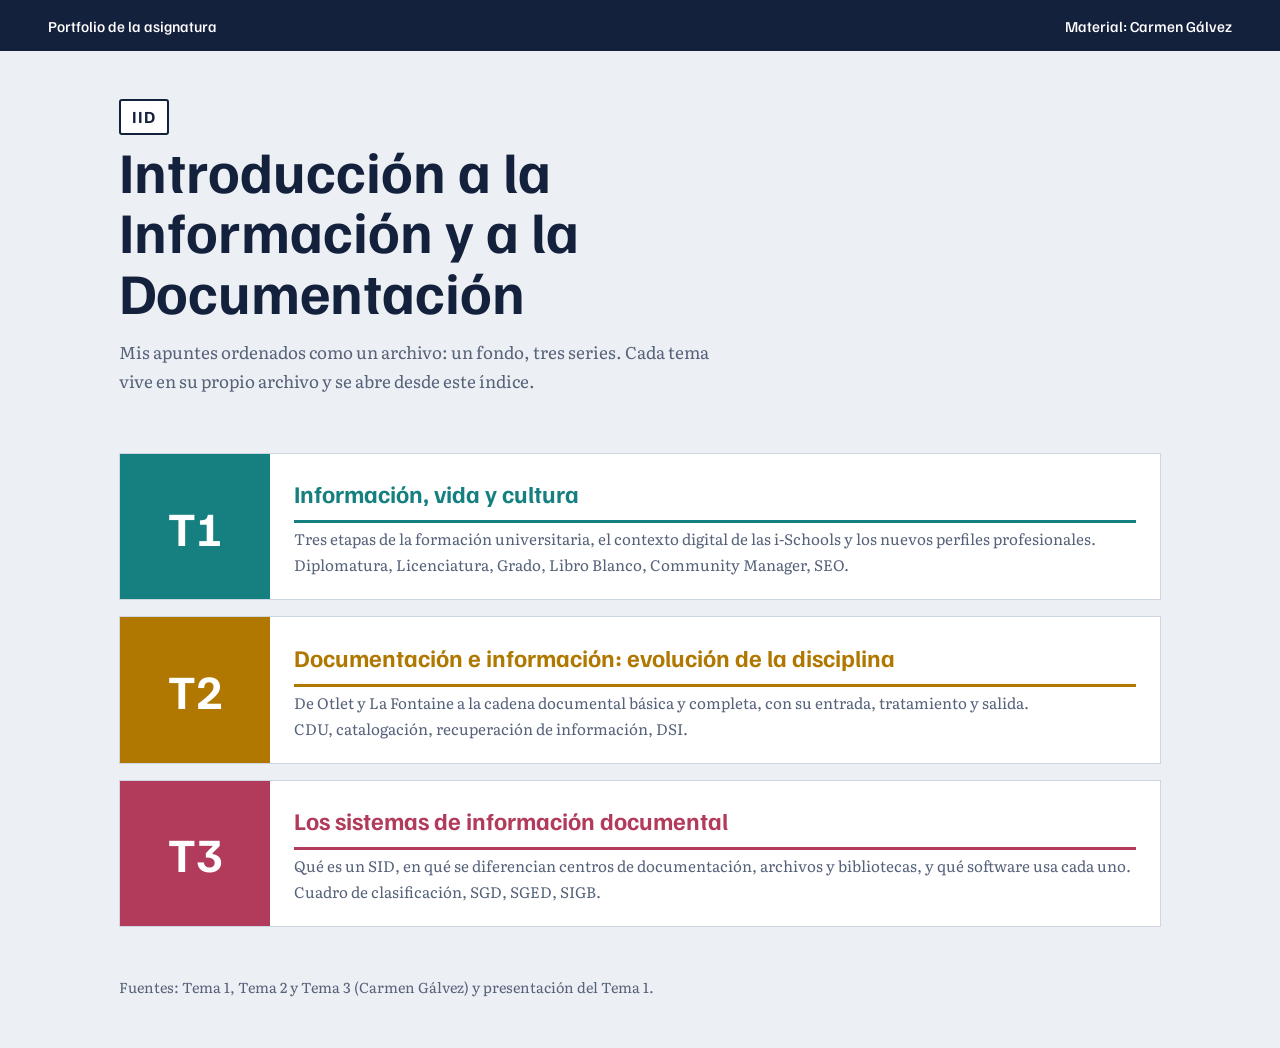
==== index.html @ 0279cf3b "creacion pagina" ====
<!doctype html><html lang="es"><head><meta charset="utf-8"><meta name="viewport" content="width=device-width,initial-scale=1"><link rel="preconnect" href="https://fonts.googleapis.com"><link href="https://fonts.googleapis.com/css2?family=Familjen+Grotesk:wght@500;700&family=Literata:ital,wght@0,400;0,600;1,400&display=swap" rel="stylesheet"><link rel="stylesheet" href="estilos.css"><title>Portfolio · Introducción a la Información y a la Documentación</title></head><body>
<div class="top"><span>Portfolio de la asignatura</span><span>Material: Carmen Gálvez</span></div>
<header class="hero"><span class="tejuelo">IID</span>
<h1>Introducción a la Información y a la Documentación</h1>
<p>Mis apuntes ordenados como un archivo: un fondo, tres series. Cada tema vive en su propio archivo y se abre desde este índice.</p></header>
<main class="cajon">
<a class="carpeta" href="tema1.html" style="--c:var(--t1)"><div class="lomo">T1</div><div><h2>Información, vida y cultura</h2><p>Tres etapas de la formación universitaria, el contexto digital de las i-Schools y los nuevos perfiles profesionales.</p><p>Diplomatura, Licenciatura, Grado, Libro Blanco, Community Manager, SEO.</p></div></a>
<a class="carpeta" href="tema2.html" style="--c:var(--t2)"><div class="lomo">T2</div><div><h2>Documentación e información: evolución de la disciplina</h2><p>De Otlet y La Fontaine a la cadena documental básica y completa, con su entrada, tratamiento y salida.</p><p>CDU, catalogación, recuperación de información, DSI.</p></div></a>
<a class="carpeta" href="tema3.html" style="--c:var(--t3)"><div class="lomo">T3</div><div><h2>Los sistemas de información documental</h2><p>Qué es un SID, en qué se diferencian centros de documentación, archivos y bibliotecas, y qué software usa cada uno.</p><p>Cuadro de clasificación, SGD, SGED, SIGB.</p></div></a>
</main>
<footer class="fuentes">Fuentes: Tema 1, Tema 2 y Tema 3 (Carmen Gálvez) y presentación del Tema 1.</footer>
</body></html>
---- estilos.css ----
:root{--paper:#ECEFF3;--ink:#14213D;--mute:#56627a;--line:#cdd5e0;--t1:#15807F;--t2:#B07800;--t3:#B23A5B;--c:var(--ink)}
*{box-sizing:border-box}
body{margin:0;background:var(--paper);color:var(--ink);font:17px/1.7 Literata,Georgia,serif}
h1,h2,h3,nav,th,.tejuelo,.sans{font-family:"Familjen Grotesk","Segoe UI",system-ui,sans-serif}
a{color:var(--c)}
:focus-visible{outline:3px solid var(--c);outline-offset:2px}
.top{background:var(--c);color:#fff;padding:1rem clamp(1rem,4vw,3rem);display:flex;justify-content:space-between;gap:1rem;flex-wrap:wrap;font:500 .95rem "Familjen Grotesk",sans-serif}
.top a{color:#fff}
.hero{max-width:1080px;margin:0 auto;padding:3rem 1.2rem 1.5rem}
.hero h1{font-size:clamp(2rem,6vw,3.6rem);line-height:1.05;margin:.3rem 0 1rem;max-width:16ch}
.hero p{max-width:60ch;color:var(--mute)}
.tejuelo{display:inline-block;background:#fff;border:2px solid var(--c);color:var(--c);padding:.1rem .7rem;font-weight:700;letter-spacing:.04em;border-radius:3px}
.cajon{max-width:1080px;margin:0 auto;padding:1rem 1.2rem 3rem;display:grid;gap:1rem}
.carpeta{display:grid;grid-template-columns:150px 1fr;background:#fff;border:1px solid var(--line);text-decoration:none;color:var(--ink);transition:transform .15s}
.carpeta:hover{transform:translateX(8px)}
.lomo{background:var(--c);color:#fff;display:grid;place-items:center;font:700 3rem "Familjen Grotesk",sans-serif}
.carpeta div+div,.carpeta>div:last-child{padding:1.2rem 1.5rem}
.carpeta h2{margin:0 0 .3rem;font-size:1.5rem;color:var(--c)}
.carpeta p{margin:.2rem 0;color:var(--mute);font-size:.95rem;line-height:1.5}
.fuentes{max-width:1080px;margin:0 auto;padding:0 1.2rem 3rem;color:var(--mute);font-size:.9rem}
.wrap{display:grid;grid-template-columns:230px minmax(0,1fr);gap:3rem;max-width:1080px;margin:0 auto;padding:2rem 1.2rem}
nav.cuadro{position:sticky;top:1rem;align-self:start;font-size:.92rem;font-weight:500}
nav.cuadro b{display:block;margin-bottom:.4rem}
nav ul{list-style:none;margin:0;padding:0 0 0 .9rem;border-left:3px solid var(--c)}
nav a{display:block;padding:.25rem 0;color:var(--ink);text-decoration:none}
nav a:hover{color:var(--c)}
article h1{font-size:clamp(1.8rem,4vw,2.6rem);line-height:1.1;margin:.4rem 0 1.5rem}
article section{margin-bottom:3rem}
h2{font-size:1.6rem;margin:0 0 1rem;padding-bottom:.4rem;border-bottom:3px solid var(--c)}
h3{font-size:1.1rem;margin:1.5rem 0 .3rem;color:var(--c)}
.nota{background:#fff;border-left:6px solid var(--c);padding:.8rem 1.1rem;margin:1rem 0}
.etapas{list-style:none;margin:1rem 0;padding:0 0 0 1.6rem;border-left:3px solid var(--c)}
.etapas li{position:relative;margin-bottom:1.4rem}
.etapas li::before{content:"";position:absolute;left:-2.15rem;top:.45rem;width:.9rem;height:.9rem;border-radius:50%;background:var(--c)}
.etapas b{font-family:"Familjen Grotesk",sans-serif}
.chips{display:flex;flex-wrap:wrap;gap:.4rem;padding:0;list-style:none}
.chips li{background:#fff;border:1px solid var(--line);padding:.15rem .7rem;border-radius:99px;font-size:.88rem}
table{border-collapse:collapse;width:100%;background:#fff;font-size:.93rem;line-height:1.5}
th,td{border:1px solid var(--line);padding:.55rem .7rem;text-align:left;vertical-align:top}
th{background:var(--c);color:#fff}
.tabla{overflow-x:auto}
.flow{display:grid;grid-template-columns:1fr 1fr 1fr;gap:2.2rem;margin:1.2rem 0}
.flow>div{background:#fff;border:2px solid var(--c);padding:.9rem 1rem;position:relative;font-size:.92rem;line-height:1.5}
.flow>div:not(:last-child)::after{content:"▶";position:absolute;right:-1.7rem;top:50%;transform:translateY(-50%);color:var(--c)}
.flow h3{margin:0 0 .4rem}
.flow ul{margin:0;padding-left:1.1rem}
.arbol div{background:#fff;border:1px solid var(--line);border-left:6px solid var(--c);padding:.4rem .8rem;margin:.3rem 0;font-family:"Familjen Grotesk",sans-serif}
.pie{display:flex;justify-content:space-between;max-width:1080px;margin:0 auto;padding:1rem 1.2rem 3rem;font:500 1rem "Familjen Grotesk",sans-serif}
@media(max-width:800px){.wrap{grid-template-columns:1fr;gap:1rem}nav.cuadro{position:static}.carpeta{grid-template-columns:80px 1fr}.lomo{font-size:2rem}.flow{grid-template-columns:1fr}.flow>div:not(:last-child)::after{content:"▼";right:50%;top:auto;bottom:-1.8rem;transform:translateX(50%)}}
@media(prefers-reduced-motion:reduce){.carpeta{transition:none}}
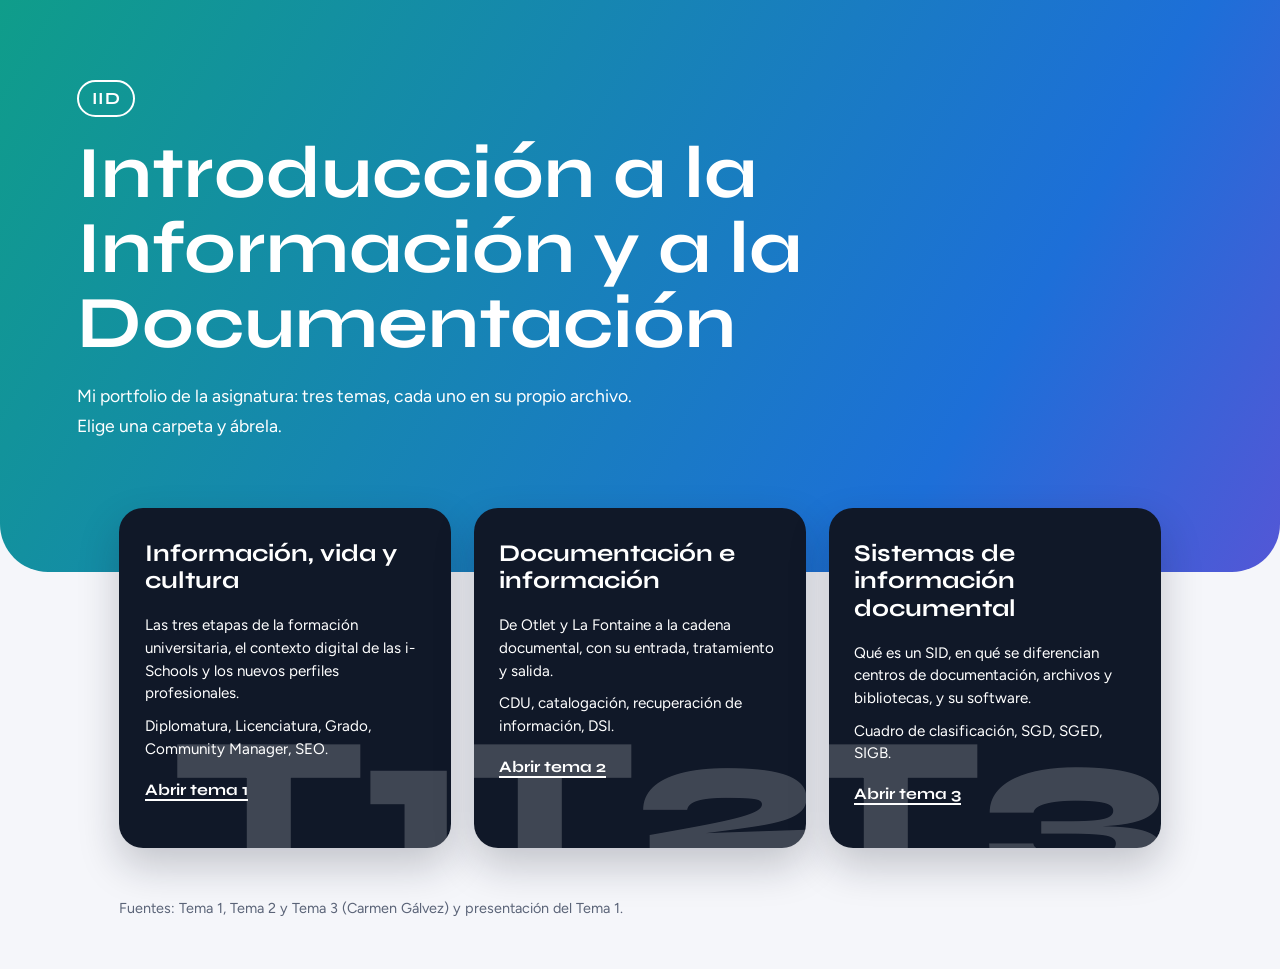
==== commit 78372108: "cambia" ====
--- a/index.html
+++ b/index.html
@@ -1,12 +1,10 @@
-<!doctype html><html lang="es"><head><meta charset="utf-8"><meta name="viewport" content="width=device-width,initial-scale=1"><link rel="preconnect" href="https://fonts.googleapis.com"><link href="https://fonts.googleapis.com/css2?family=Familjen+Grotesk:wght@500;700&family=Literata:ital,wght@0,400;0,600;1,400&display=swap" rel="stylesheet"><link rel="stylesheet" href="estilos.css"><title>Portfolio · Introducción a la Información y a la Documentación</title></head><body>
-<div class="top"><span>Portfolio de la asignatura</span><span>Material: Carmen Gálvez</span></div>
+<!doctype html><html lang="es"><head><meta charset="utf-8"><meta name="viewport" content="width=device-width,initial-scale=1"><link rel="preconnect" href="https://fonts.googleapis.com"><link href="https://fonts.googleapis.com/css2?family=Figtree:wght@400;500;600&family=Syne:wght@600;700;800&display=swap" rel="stylesheet"><link rel="stylesheet" href="estilos.css"><title>Portfolio · Introducción a la Información y a la Documentación</title></head><body>
 <header class="hero"><span class="tejuelo">IID</span>
 <h1>Introducción a la Información y a la Documentación</h1>
-<p>Mis apuntes ordenados como un archivo: un fondo, tres series. Cada tema vive en su propio archivo y se abre desde este índice.</p></header>
+<p>Mi portfolio de la asignatura: tres temas, cada uno en su propio archivo. Elige una carpeta y ábrela.</p></header>
 <main class="cajon">
-<a class="carpeta" href="tema1.html" style="--c:var(--t1)"><div class="lomo">T1</div><div><h2>Información, vida y cultura</h2><p>Tres etapas de la formación universitaria, el contexto digital de las i-Schools y los nuevos perfiles profesionales.</p><p>Diplomatura, Licenciatura, Grado, Libro Blanco, Community Manager, SEO.</p></div></a>
-<a class="carpeta" href="tema2.html" style="--c:var(--t2)"><div class="lomo">T2</div><div><h2>Documentación e información: evolución de la disciplina</h2><p>De Otlet y La Fontaine a la cadena documental básica y completa, con su entrada, tratamiento y salida.</p><p>CDU, catalogación, recuperación de información, DSI.</p></div></a>
-<a class="carpeta" href="tema3.html" style="--c:var(--t3)"><div class="lomo">T3</div><div><h2>Los sistemas de información documental</h2><p>Qué es un SID, en qué se diferencian centros de documentación, archivos y bibliotecas, y qué software usa cada uno.</p><p>Cuadro de clasificación, SGD, SGED, SIGB.</p></div></a>
+<a class="carpeta" href="tema1.html" style="--c:var(--t1);--c2:var(--u1)"><div class="lomo">T1</div><h2>Información, vida y cultura</h2><p>Las tres etapas de la formación universitaria, el contexto digital de las i-Schools y los nuevos perfiles profesionales.</p><p>Diplomatura, Licenciatura, Grado, Community Manager, SEO.</p><span class="ir">Abrir tema 1</span></a>
+<a class="carpeta" href="tema2.html" style="--c:var(--t2);--c2:var(--u2)"><div class="lomo">T2</div><h2>Documentación e información</h2><p>De Otlet y La Fontaine a la cadena documental, con su entrada, tratamiento y salida.</p><p>CDU, catalogación, recuperación de información, DSI.</p><span class="ir">Abrir tema 2</span></a>
+<a class="carpeta" href="tema3.html" style="--c:var(--t3);--c2:var(--u3)"><div class="lomo">T3</div><h2>Sistemas de información documental</h2><p>Qué es un SID, en qué se diferencian centros de documentación, archivos y bibliotecas, y su software.</p><p>Cuadro de clasificación, SGD, SGED, SIGB.</p><span class="ir">Abrir tema 3</span></a>
 </main>
-<footer class="fuentes">Fuentes: Tema 1, Tema 2 y Tema 3 (Carmen Gálvez) y presentación del Tema 1.</footer>
-</body></html>
+<footer class="fuentes">Fuentes: Tema 1, Tema 2 y Tema 3 (Carmen Gálvez) y presentación del Tema 1.</footer></body></html>
--- a/estilos.css
+++ b/estilos.css
@@ -1,50 +1,79 @@
-:root{--paper:#ECEFF3;--ink:#14213D;--mute:#56627a;--line:#cdd5e0;--t1:#15807F;--t2:#B07800;--t3:#B23A5B;--c:var(--ink)}
+:root{--bg:#F5F6FA;--ink:#101828;--mute:#5B6478;--line:#dfe3ec;--t1:#0F9D8A;--u1:#1D6FD8;--t2:#D97706;--u2:#DC2626;--t3:#C026D3;--u3:#4F46E5;--c:var(--ink);--c2:var(--ink);--g:linear-gradient(135deg,var(--c),var(--c2))}
 *{box-sizing:border-box}
-body{margin:0;background:var(--paper);color:var(--ink);font:17px/1.7 Literata,Georgia,serif}
-h1,h2,h3,nav,th,.tejuelo,.sans{font-family:"Familjen Grotesk","Segoe UI",system-ui,sans-serif}
+html{scroll-behavior:smooth;scroll-padding-top:5rem}
+body{margin:0;background:var(--bg);color:var(--ink);font:17px/1.75 Figtree,system-ui,sans-serif}
+h1,h2,h3,nav,.tejuelo,.lomo{font-family:Syne,"Segoe UI",system-ui,sans-serif}
 a{color:var(--c)}
 :focus-visible{outline:3px solid var(--c);outline-offset:2px}
-.top{background:var(--c);color:#fff;padding:1rem clamp(1rem,4vw,3rem);display:flex;justify-content:space-between;gap:1rem;flex-wrap:wrap;font:500 .95rem "Familjen Grotesk",sans-serif}
-.top a{color:#fff}
-.hero{max-width:1080px;margin:0 auto;padding:3rem 1.2rem 1.5rem}
-.hero h1{font-size:clamp(2rem,6vw,3.6rem);line-height:1.05;margin:.3rem 0 1rem;max-width:16ch}
-.hero p{max-width:60ch;color:var(--mute)}
-.tejuelo{display:inline-block;background:#fff;border:2px solid var(--c);color:var(--c);padding:.1rem .7rem;font-weight:700;letter-spacing:.04em;border-radius:3px}
-.cajon{max-width:1080px;margin:0 auto;padding:1rem 1.2rem 3rem;display:grid;gap:1rem}
-.carpeta{display:grid;grid-template-columns:150px 1fr;background:#fff;border:1px solid var(--line);text-decoration:none;color:var(--ink);transition:transform .15s}
-.carpeta:hover{transform:translateX(8px)}
-.lomo{background:var(--c);color:#fff;display:grid;place-items:center;font:700 3rem "Familjen Grotesk",sans-serif}
-.carpeta div+div,.carpeta>div:last-child{padding:1.2rem 1.5rem}
-.carpeta h2{margin:0 0 .3rem;font-size:1.5rem;color:var(--c)}
-.carpeta p{margin:.2rem 0;color:var(--mute);font-size:.95rem;line-height:1.5}
+.prog{position:fixed;top:0;left:0;height:4px;width:0;background:var(--g);z-index:50}
+.top{background:var(--ink);color:#fff;padding:.8rem clamp(1rem,4vw,3rem);display:flex;justify-content:space-between;font-weight:600;font-size:.95rem}
+.top a{color:#fff;text-decoration:none}
+.top a:hover{text-decoration:underline}
+.tejuelo{display:inline-block;border:2px solid currentColor;padding:.1rem .8rem;font-weight:700;border-radius:99px;letter-spacing:.03em}
+.portada{background:var(--g);color:#fff;position:relative;overflow:hidden;padding:4rem clamp(1rem,6vw,5rem) 6rem;border-radius:0 0 2.5rem 2.5rem}
+.portada .marca{position:absolute;right:3%;bottom:-3rem;font:800 clamp(9rem,28vw,20rem)/1 Syne,sans-serif;opacity:.16;animation:flota 7s ease-in-out infinite alternate;user-select:none}
+.portada::before{content:"";position:absolute;width:26rem;height:26rem;left:-8rem;top:-10rem;border-radius:50%;background:rgba(255,255,255,.14);animation:flota 9s ease-in-out infinite alternate-reverse}
+.portada>*{position:relative}
+.portada .tejuelo{animation:sube .7s both}
+.portada h1{font-size:clamp(2rem,6vw,4rem);line-height:1.05;max-width:17ch;margin:1.2rem 0 0;animation:sube .8s .15s both}
+.wrap{max-width:860px;margin:0 auto;padding:0 1.2rem 2rem}
+nav.cuadro{position:sticky;top:.8rem;z-index:40;margin:-2.3rem 0 2.5rem;background:rgba(255,255,255,.88);backdrop-filter:blur(10px);border:1px solid var(--line);border-radius:99px;padding:.4rem;box-shadow:0 10px 30px rgba(16,24,40,.14);display:flex;align-items:center;gap:.4rem;overflow-x:auto;animation:sube .8s .4s both}
+nav.cuadro b{background:var(--g);color:#fff;padding:.35rem 1rem;border-radius:99px;white-space:nowrap}
+nav ul{display:flex;gap:.2rem;list-style:none;margin:0;padding:0}
+nav a{display:block;padding:.35rem .9rem;border-radius:99px;white-space:nowrap;color:var(--ink);text-decoration:none;font-weight:600;font-size:.88rem;transition:background .25s,color .25s}
+nav a:hover{background:#eceff6}
+nav a.on{background:var(--ink);color:#fff}
+.rv{opacity:0;transform:translateY(28px);transition:opacity .7s,transform .7s}
+.rv.in{opacity:1;transform:none}
+article section{margin-bottom:3.5rem}
+h2{font-size:1.8rem;line-height:1.15;margin:0 0 1.2rem}
+h2::after{content:"";display:block;height:5px;width:0;background:var(--g);border-radius:5px;margin-top:.5rem;transition:width .9s .3s}
+.in h2::after{width:80px}
+h3{font-size:1.1rem;margin:1.6rem 0 .4rem;color:var(--c)}
+.nota{background:#fff;border:1px solid var(--line);border-radius:16px;padding:1rem 1.3rem 1rem 1.7rem;margin:1.2rem 0;position:relative;overflow:hidden;box-shadow:0 4px 18px rgba(16,24,40,.06)}
+.nota::before{content:"";position:absolute;left:0;top:0;bottom:0;width:7px;background:var(--g)}
+.etapas{list-style:none;margin:1.2rem 0;padding:0 0 0 1.8rem;border-left:3px solid transparent;border-image:linear-gradient(var(--c),var(--c2)) 1}
+.etapas li{position:relative;margin-bottom:1.4rem}
+.etapas li::before{content:"";position:absolute;left:-2.5rem;top:.5rem;width:1rem;height:1rem;border-radius:50%;background:var(--g);box-shadow:0 0 0 0 var(--c);animation:pulso 2.4s infinite}
+.etapas b{font-family:Syne,sans-serif}
+.chips{display:flex;flex-wrap:wrap;gap:.5rem;padding:0;list-style:none}
+.chips li{background:#fff;border:1px solid var(--line);padding:.2rem .85rem;border-radius:99px;font-size:.9rem;font-weight:500;transition:transform .2s,background .2s,color .2s}
+.chips li:hover{transform:translateY(-4px) rotate(-2deg);background:var(--c);color:#fff;border-color:var(--c)}
+.tabla{overflow-x:auto;border-radius:16px;border:1px solid var(--line);box-shadow:0 4px 18px rgba(16,24,40,.06);background:#fff}
+table{border-collapse:collapse;width:100%;font-size:.93rem;line-height:1.5}
+th,td{padding:.7rem .9rem;text-align:left;vertical-align:top;border-bottom:1px solid var(--line)}
+th{background:var(--g);color:#fff;font-family:Syne,sans-serif}
+tr:last-child td{border-bottom:0}
+tbody tr:hover td,tr:hover td{background:#f4f6fb}
+.flow{display:grid;grid-template-columns:repeat(3,1fr);gap:2.4rem;margin:1.4rem 0}
+.flow>div{background:#fff;border-radius:16px;padding:1rem 1.1rem;position:relative;font-size:.92rem;line-height:1.5;box-shadow:0 6px 22px rgba(16,24,40,.09);border-top:5px solid var(--c);transition:transform .25s}
+.flow>div:hover{transform:translateY(-6px)}
+.flow>div:not(:last-child)::after{content:"▶";position:absolute;right:-1.7rem;top:50%;color:var(--c);animation:empuja 1.4s ease-in-out infinite}
+.flow h3{margin:0 0 .4rem}.flow ul{margin:0;padding-left:1.1rem}
+.arbol div{background:#fff;border-radius:12px;padding:.5rem 1rem;margin:.4rem 0;font-family:Syne,sans-serif;font-weight:600;box-shadow:inset 6px 0 0 var(--c),0 3px 12px rgba(16,24,40,.06);transition:transform .2s}
+.arbol div:hover{transform:translateX(10px)}
+.pie{display:flex;justify-content:space-between;max-width:860px;margin:0 auto;padding:1rem 1.2rem 3rem;gap:1rem}
+.pie a{background:var(--g);color:#fff;text-decoration:none;padding:.6rem 1.3rem;border-radius:99px;font:700 1rem Syne,sans-serif;transition:transform .2s,box-shadow .2s}
+.pie a:hover{transform:translateY(-3px);box-shadow:0 10px 24px rgba(16,24,40,.25)}
+/* índice */
+.hero{background:linear-gradient(120deg,#0F9D8A,#1D6FD8,#C026D3,#DC2626,#0F9D8A);background-size:300% 300%;animation:mezcla 14s ease infinite;color:#fff;padding:5rem clamp(1rem,6vw,5rem) 7rem;border-radius:0 0 3rem 3rem}
+.hero h1{font-size:clamp(2.2rem,7vw,4.6rem);line-height:1.02;max-width:15ch;margin:1.2rem 0;animation:sube .9s .15s both}
+.hero p{max-width:52ch;font-size:1.1rem;animation:sube .9s .35s both}
+.hero .tejuelo{animation:sube .7s both}
+.cajon{max-width:1080px;margin:-4rem auto 0;padding:0 1.2rem 3rem;display:grid;grid-template-columns:repeat(auto-fit,minmax(270px,1fr));gap:1.4rem}
+.carpeta{display:block;position:relative;overflow:hidden;background:var(--g);color:#fff;text-decoration:none;border-radius:24px;padding:2rem 1.6rem 1.6rem;min-height:340px;box-shadow:0 18px 40px rgba(16,24,40,.22);transition:transform .35s,box-shadow .35s;animation:sube .8s both}
+.carpeta:nth-child(1){animation-delay:.5s}.carpeta:nth-child(2){animation-delay:.65s}.carpeta:nth-child(3){animation-delay:.8s}
+.carpeta:hover{transform:translateY(-12px) rotate(-1deg);box-shadow:0 30px 55px rgba(16,24,40,.32)}
+.lomo{position:absolute;right:-.5rem;bottom:-2.5rem;font-size:11rem;font-weight:800;line-height:1;opacity:.2;transition:transform .5s}
+.carpeta:hover .lomo{transform:scale(1.15) rotate(-6deg)}
+.carpeta h2{color:#fff;font-size:1.5rem;position:relative}.carpeta h2::after{display:none}
+.carpeta p{position:relative;font-size:.95rem;line-height:1.5;margin:.6rem 0}
+.carpeta .ir{position:relative;display:inline-block;margin-top:.6rem;font:700 1rem Syne,sans-serif;border-bottom:2px solid #fff}
 .fuentes{max-width:1080px;margin:0 auto;padding:0 1.2rem 3rem;color:var(--mute);font-size:.9rem}
-.wrap{display:grid;grid-template-columns:230px minmax(0,1fr);gap:3rem;max-width:1080px;margin:0 auto;padding:2rem 1.2rem}
-nav.cuadro{position:sticky;top:1rem;align-self:start;font-size:.92rem;font-weight:500}
-nav.cuadro b{display:block;margin-bottom:.4rem}
-nav ul{list-style:none;margin:0;padding:0 0 0 .9rem;border-left:3px solid var(--c)}
-nav a{display:block;padding:.25rem 0;color:var(--ink);text-decoration:none}
-nav a:hover{color:var(--c)}
-article h1{font-size:clamp(1.8rem,4vw,2.6rem);line-height:1.1;margin:.4rem 0 1.5rem}
-article section{margin-bottom:3rem}
-h2{font-size:1.6rem;margin:0 0 1rem;padding-bottom:.4rem;border-bottom:3px solid var(--c)}
-h3{font-size:1.1rem;margin:1.5rem 0 .3rem;color:var(--c)}
-.nota{background:#fff;border-left:6px solid var(--c);padding:.8rem 1.1rem;margin:1rem 0}
-.etapas{list-style:none;margin:1rem 0;padding:0 0 0 1.6rem;border-left:3px solid var(--c)}
-.etapas li{position:relative;margin-bottom:1.4rem}
-.etapas li::before{content:"";position:absolute;left:-2.15rem;top:.45rem;width:.9rem;height:.9rem;border-radius:50%;background:var(--c)}
-.etapas b{font-family:"Familjen Grotesk",sans-serif}
-.chips{display:flex;flex-wrap:wrap;gap:.4rem;padding:0;list-style:none}
-.chips li{background:#fff;border:1px solid var(--line);padding:.15rem .7rem;border-radius:99px;font-size:.88rem}
-table{border-collapse:collapse;width:100%;background:#fff;font-size:.93rem;line-height:1.5}
-th,td{border:1px solid var(--line);padding:.55rem .7rem;text-align:left;vertical-align:top}
-th{background:var(--c);color:#fff}
-.tabla{overflow-x:auto}
-.flow{display:grid;grid-template-columns:1fr 1fr 1fr;gap:2.2rem;margin:1.2rem 0}
-.flow>div{background:#fff;border:2px solid var(--c);padding:.9rem 1rem;position:relative;font-size:.92rem;line-height:1.5}
-.flow>div:not(:last-child)::after{content:"▶";position:absolute;right:-1.7rem;top:50%;transform:translateY(-50%);color:var(--c)}
-.flow h3{margin:0 0 .4rem}
-.flow ul{margin:0;padding-left:1.1rem}
-.arbol div{background:#fff;border:1px solid var(--line);border-left:6px solid var(--c);padding:.4rem .8rem;margin:.3rem 0;font-family:"Familjen Grotesk",sans-serif}
-.pie{display:flex;justify-content:space-between;max-width:1080px;margin:0 auto;padding:1rem 1.2rem 3rem;font:500 1rem "Familjen Grotesk",sans-serif}
-@media(max-width:800px){.wrap{grid-template-columns:1fr;gap:1rem}nav.cuadro{position:static}.carpeta{grid-template-columns:80px 1fr}.lomo{font-size:2rem}.flow{grid-template-columns:1fr}.flow>div:not(:last-child)::after{content:"▼";right:50%;top:auto;bottom:-1.8rem;transform:translateX(50%)}}
-@media(prefers-reduced-motion:reduce){.carpeta{transition:none}}
+@keyframes sube{from{opacity:0;transform:translateY(30px)}to{opacity:1;transform:none}}
+@keyframes flota{from{transform:translateY(0) rotate(0)}to{transform:translateY(-22px) rotate(4deg)}}
+@keyframes pulso{70%{box-shadow:0 0 0 12px transparent}100%{box-shadow:0 0 0 0 transparent}}
+@keyframes empuja{50%{transform:translateX(6px)}}
+@keyframes mezcla{50%{background-position:100% 50%}}
+@media(max-width:800px){.flow{grid-template-columns:1fr}.flow>div:not(:last-child)::after{content:"▼";right:50%;top:auto;bottom:-1.9rem}}
+@media(prefers-reduced-motion:reduce){*,*::before,*::after{animation:none!important;transition:none!important}.rv{opacity:1;transform:none}.in h2::after,h2::after{width:80px}}
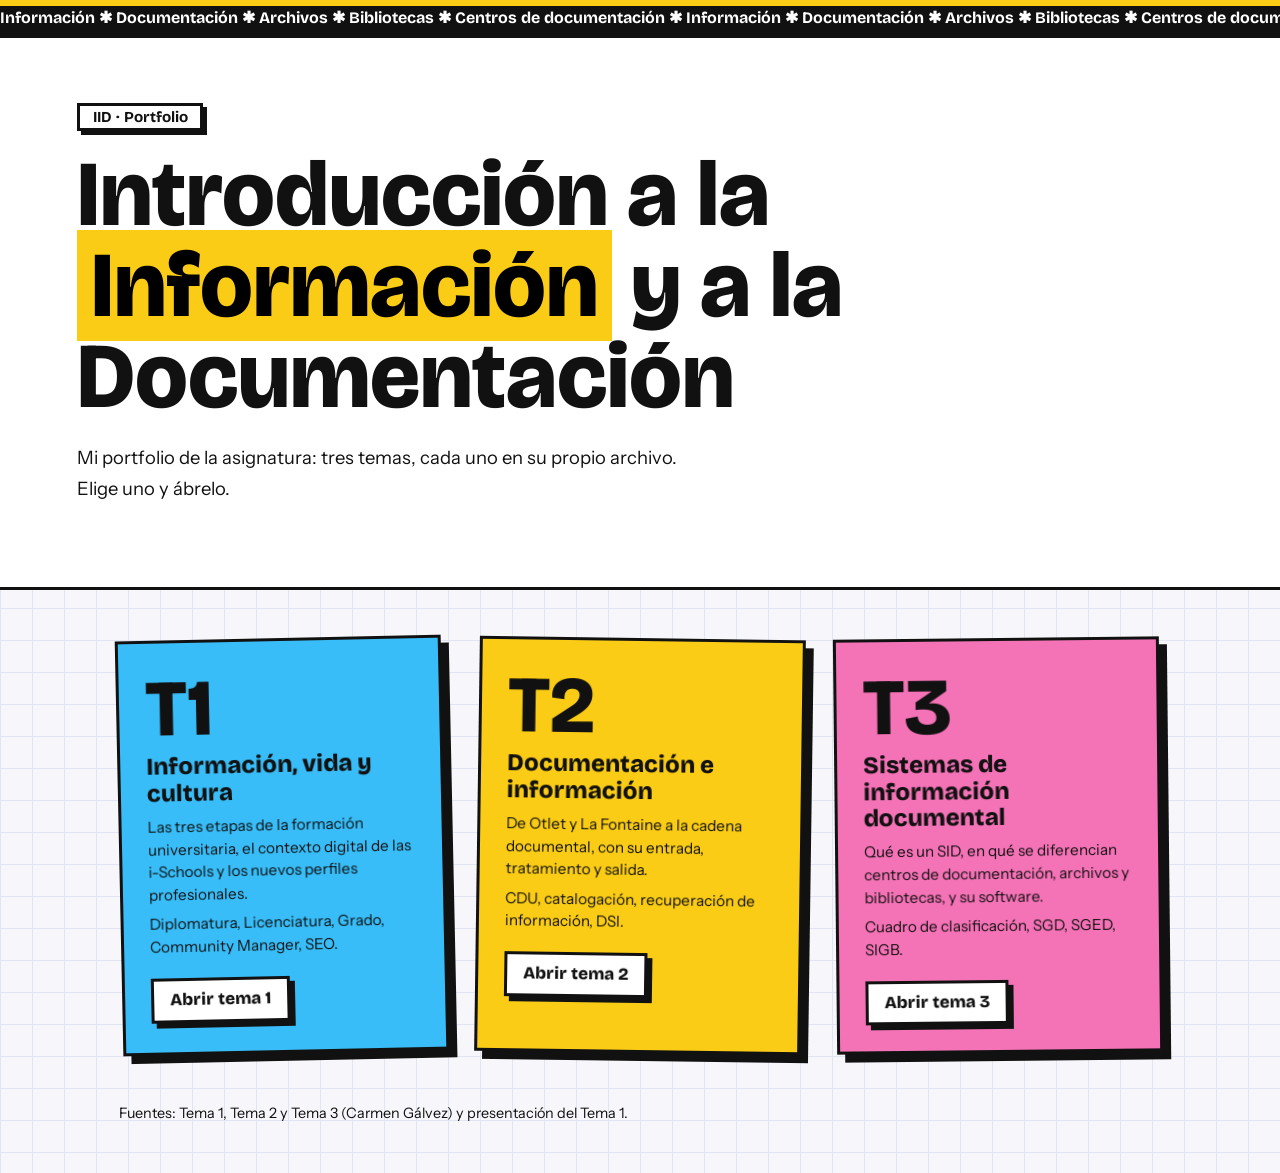
==== commit b53f0573: "cambia" ====
--- a/index.html
+++ b/index.html
@@ -1,10 +1,87 @@
-<!doctype html><html lang="es"><head><meta charset="utf-8"><meta name="viewport" content="width=device-width,initial-scale=1"><link rel="preconnect" href="https://fonts.googleapis.com"><link href="https://fonts.googleapis.com/css2?family=Figtree:wght@400;500;600&family=Syne:wght@600;700;800&display=swap" rel="stylesheet"><link rel="stylesheet" href="estilos.css"><title>Portfolio · Introducción a la Información y a la Documentación</title></head><body>
-<header class="hero"><span class="tejuelo">IID</span>
-<h1>Introducción a la Información y a la Documentación</h1>
-<p>Mi portfolio de la asignatura: tres temas, cada uno en su propio archivo. Elige una carpeta y ábrela.</p></header>
-<main class="cajon">
-<a class="carpeta" href="tema1.html" style="--c:var(--t1);--c2:var(--u1)"><div class="lomo">T1</div><h2>Información, vida y cultura</h2><p>Las tres etapas de la formación universitaria, el contexto digital de las i-Schools y los nuevos perfiles profesionales.</p><p>Diplomatura, Licenciatura, Grado, Community Manager, SEO.</p><span class="ir">Abrir tema 1</span></a>
-<a class="carpeta" href="tema2.html" style="--c:var(--t2);--c2:var(--u2)"><div class="lomo">T2</div><h2>Documentación e información</h2><p>De Otlet y La Fontaine a la cadena documental, con su entrada, tratamiento y salida.</p><p>CDU, catalogación, recuperación de información, DSI.</p><span class="ir">Abrir tema 2</span></a>
-<a class="carpeta" href="tema3.html" style="--c:var(--t3);--c2:var(--u3)"><div class="lomo">T3</div><h2>Sistemas de información documental</h2><p>Qué es un SID, en qué se diferencian centros de documentación, archivos y bibliotecas, y su software.</p><p>Cuadro de clasificación, SGD, SGED, SIGB.</p><span class="ir">Abrir tema 3</span></a>
-</main>
-<footer class="fuentes">Fuentes: Tema 1, Tema 2 y Tema 3 (Carmen Gálvez) y presentación del Tema 1.</footer></body></html>
+<!doctype html><html lang="es"><head><meta charset="utf-8"><meta name="viewport" content="width=device-width,initial-scale=1"><link rel="preconnect" href="https://fonts.googleapis.com"><link href="https://fonts.googleapis.com/css2?family=Bricolage+Grotesque:wght@700;800&family=Instrument+Sans:wght@400;500;600&display=swap" rel="stylesheet"><style>
+:root{--ink:#111;--c:#38BDF8;--soft:color-mix(in srgb,var(--c) 22%,#fff)}
+*{box-sizing:border-box}
+html{scroll-behavior:smooth;scroll-padding-top:1rem}
+body{margin:0;color:var(--ink);font:17px/1.7 "Instrument Sans",system-ui,sans-serif;background-color:#F7F7FB;background-image:linear-gradient(#e1e5f2 1px,transparent 1px),linear-gradient(90deg,#e1e5f2 1px,transparent 1px);background-size:32px 32px}
+h1,h2,h3,.sticker,.btn,.indice a,.cab{font-family:"Bricolage Grotesque","Arial Black",system-ui,sans-serif}
+a{color:inherit}
+:focus-visible{outline:4px solid var(--ink);outline-offset:3px}
+.cab{display:flex;justify-content:space-between;padding:.8rem clamp(1rem,4vw,3rem);background:#fff;border-bottom:3px solid var(--ink);font-weight:700}
+.cab a{text-decoration:none}.cab a:hover{background:var(--c)}
+.marquee{overflow:hidden;background:var(--ink);color:#fff;border-bottom:3px solid var(--ink);white-space:nowrap}
+.marquee div{display:inline-block;padding:.5rem 0;font:700 1rem "Bricolage Grotesque",sans-serif;animation:corre 28s linear infinite}
+.marquee:hover div{animation-play-state:paused}
+.portada{background:var(--c);border-bottom:3px solid var(--ink);padding:3.5rem clamp(1rem,6vw,5rem) 4rem;position:relative;overflow:hidden}
+.portada h1{font-size:clamp(2.4rem,8vw,5.5rem);line-height:.98;font-weight:800;margin:0;max-width:14ch;animation:pop .6s cubic-bezier(.2,1.4,.4,1) both}
+.sticker{position:absolute;right:clamp(1rem,6vw,5rem);top:2rem;width:7.5rem;height:7.5rem;border-radius:50%;background:#fff;border:3px solid var(--ink);box-shadow:6px 6px 0 var(--ink);display:grid;place-items:center;font-size:2.6rem;font-weight:800;animation:wiggle 3s ease-in-out infinite}
+.tag{display:inline-block;background:#fff;border:3px solid var(--ink);box-shadow:4px 4px 0 var(--ink);padding:.1rem .8rem;font:700 .95rem "Bricolage Grotesque",sans-serif;margin-bottom:1.2rem}
+main{max-width:860px;margin:0 auto;padding:2.5rem 1.2rem 1rem}
+.indice{margin-bottom:3.5rem}
+.indice h2{margin-top:0}
+.indice nav{display:grid;grid-template-columns:repeat(auto-fit,minmax(230px,1fr));gap:1rem}
+.indice a{display:flex;justify-content:space-between;gap:1rem;background:#fff;border:3px solid var(--ink);padding:.75rem 1rem;font-weight:700;text-decoration:none;box-shadow:5px 5px 0 var(--ink);transition:transform .15s,box-shadow .15s,background .15s}
+.indice a:hover{background:var(--c);transform:translate(-3px,-3px);box-shadow:8px 8px 0 var(--ink)}
+.indice a:active{transform:translate(4px,4px);box-shadow:1px 1px 0 var(--ink)}
+.indice a span{display:inline-block;transition:transform .2s}.indice a:hover span{transform:translateY(4px)}
+article section{margin-bottom:3.5rem;scroll-margin-top:1rem}
+h2{font-size:clamp(1.6rem,4vw,2.2rem);line-height:1.1;font-weight:800;margin:0 0 1.2rem}
+h2 b,h2{background:linear-gradient(transparent 60%,var(--c) 60%);display:inline;padding:0 .2em;margin-left:-.2em;-webkit-box-decoration-break:clone;box-decoration-break:clone}
+article h2{display:inline}article h2+*{margin-top:1.2rem}
+section>h2{display:inline-block}
+h3{font-size:1.15rem;font-weight:800;margin:1.6rem 0 .4rem}
+.nota{background:var(--soft);border:3px solid var(--ink);box-shadow:6px 6px 0 var(--ink);padding:1rem 1.3rem;margin:1.5rem 0 1.5rem}
+.etapas{list-style:none;padding:0;margin:1.5rem 0;display:grid;gap:1rem}
+.etapas li{background:#fff;border:3px solid var(--ink);box-shadow:6px 6px 0 var(--ink);padding:.9rem 1.2rem .9rem 3.2rem;position:relative;transition:transform .15s}
+.etapas li:hover{transform:translate(-3px,-3px) rotate(-.4deg)}
+.etapas li::before{content:"✱";position:absolute;left:.8rem;top:.6rem;font-size:1.6rem;color:var(--ink);background:var(--c);width:1.8rem;height:1.8rem;line-height:1.8rem;text-align:center;border:2px solid var(--ink);animation:gira 6s linear infinite}
+.etapas b{font-family:"Bricolage Grotesque",sans-serif}
+.chips{display:flex;flex-wrap:wrap;gap:.6rem;padding:0;list-style:none}
+.chips li{background:#fff;border:2px solid var(--ink);padding:.1rem .8rem;font-weight:600;font-size:.92rem;box-shadow:3px 3px 0 var(--ink);transition:transform .15s,background .15s}
+.chips li:hover{background:var(--c);transform:translate(-2px,-2px) rotate(-2deg)}
+.tabla{overflow-x:auto;border:3px solid var(--ink);box-shadow:6px 6px 0 var(--ink);background:#fff;margin:1.2rem 0}
+table{border-collapse:collapse;width:100%;font-size:.93rem;line-height:1.5}
+th,td{padding:.65rem .85rem;text-align:left;vertical-align:top;border:2px solid var(--ink)}
+th{background:var(--c);font-family:"Bricolage Grotesque",sans-serif;font-weight:800}
+tr:hover td{background:var(--soft)}
+.flow{display:grid;grid-template-columns:repeat(3,1fr);gap:2.6rem;margin:1.6rem 0}
+.flow>div{background:#fff;border:3px solid var(--ink);box-shadow:6px 6px 0 var(--ink);padding:.9rem 1rem;position:relative;font-size:.92rem;line-height:1.5}
+.flow>div:not(:last-child)::after{content:"➜";position:absolute;right:-2.1rem;top:50%;font-size:1.6rem;font-weight:800;animation:empuja 1s ease-in-out infinite}
+.flow h3{margin:-.9rem -1rem .6rem;padding:.4rem 1rem;background:var(--c);border-bottom:3px solid var(--ink)}
+.flow ul{margin:0;padding-left:1.1rem}
+.arbol div{background:#fff;border:3px solid var(--ink);box-shadow:4px 4px 0 var(--ink);padding:.4rem 1rem;margin:.7rem 0;font:700 1rem "Bricolage Grotesque",sans-serif;width:fit-content;transition:transform .15s}
+.arbol div:hover{background:var(--c);transform:translateX(8px)}
+.pie{display:flex;justify-content:space-between;gap:1rem;max-width:860px;margin:0 auto;padding:1rem 1.2rem 5rem}
+.btn{background:var(--c);border:3px solid var(--ink);box-shadow:5px 5px 0 var(--ink);padding:.6rem 1.3rem;font-weight:800;text-decoration:none;transition:transform .15s,box-shadow .15s}
+.btn:hover{transform:translate(-3px,-3px);box-shadow:8px 8px 0 var(--ink)}
+.btn:active{transform:translate(4px,4px);box-shadow:1px 1px 0 var(--ink)}
+.subir{position:fixed;right:1rem;bottom:1rem;z-index:20;background:#fff}
+.hero{background:#fff;border-bottom:3px solid var(--ink);padding:4rem clamp(1rem,6vw,5rem) 4rem}
+.hero h1{font-size:clamp(2.4rem,8vw,5.8rem);line-height:.98;font-weight:800;max-width:14ch;margin:0 0 1.2rem;animation:pop .6s cubic-bezier(.2,1.4,.4,1) both}
+.hero p{max-width:50ch;font-size:1.15rem}
+.hero mark{background:#FACC15;padding:0 .15em}
+.cajon{max-width:1080px;margin:0 auto;padding:3rem 1.2rem;display:grid;grid-template-columns:repeat(auto-fit,minmax(270px,1fr));gap:2rem}
+.carpeta{display:block;background:var(--c);border:3px solid var(--ink);box-shadow:8px 8px 0 var(--ink);padding:1.6rem;text-decoration:none;position:relative;min-height:300px;transition:transform .2s,box-shadow .2s;animation:pop .6s cubic-bezier(.2,1.4,.4,1) both}
+.carpeta:nth-child(1){transform:rotate(-1.2deg);animation-delay:.2s}.carpeta:nth-child(2){transform:rotate(.8deg);animation-delay:.35s}.carpeta:nth-child(3){transform:rotate(-.6deg);animation-delay:.5s}
+.carpeta:hover{transform:translate(-6px,-6px) rotate(0);box-shadow:14px 14px 0 var(--ink)}
+.carpeta .n{font:800 5rem/1 "Bricolage Grotesque",sans-serif;display:block}
+.carpeta h2{background:none;display:block;font-size:1.5rem;margin:.3rem 0 .6rem;padding:0}
+.carpeta p{margin:.4rem 0;font-size:.95rem;line-height:1.5}
+.carpeta .btn{display:inline-block;background:#fff;margin-top:.8rem;padding:.3rem 1rem}
+.fuentes{max-width:1080px;margin:0 auto;padding:0 1.2rem 3rem;font-size:.9rem}
+@keyframes corre{to{transform:translateX(-50%)}}
+@keyframes pop{from{opacity:0;scale:.85}to{opacity:1;scale:1}}
+@keyframes wiggle{50%{rotate:10deg}}
+@keyframes gira{to{rotate:360deg}}
+@keyframes empuja{50%{transform:translateX(7px)}}
+@supports (animation-timeline:view()){
+article section{animation:rev linear both;animation-timeline:view();animation-range:entry 0% entry 30%}
+@keyframes rev{from{opacity:0;transform:translateY(50px)}to{opacity:1;transform:none}}
+.prog{position:fixed;top:0;left:0;right:0;height:8px;background:var(--c);border-bottom:2px solid var(--ink);transform-origin:0 50%;z-index:30;animation:prog linear both;animation-timeline:scroll()}
+@keyframes prog{from{transform:scaleX(0)}to{transform:scaleX(1)}}}
+@media(max-width:800px){.flow{grid-template-columns:1fr}.flow>div:not(:last-child)::after{content:"⬇";right:50%;top:auto;bottom:-2.3rem}.sticker{width:4.5rem;height:4.5rem;font-size:1.6rem}}
+@media(prefers-reduced-motion:reduce){*,*::before,*::after{animation:none!important;transition:none!important}}
+</style><title>Portfolio · Introducción a la Información y a la Documentación</title></head><body style="--c:#FACC15"><div class="prog"></div>
+<div class="marquee" aria-hidden="true"><div>Información ✱ Documentación ✱ Archivos ✱ Bibliotecas ✱ Centros de documentación ✱ Información ✱ Documentación ✱ Archivos ✱ Bibliotecas ✱ Centros de documentación ✱ Información ✱ Documentación ✱ Archivos ✱ Bibliotecas ✱ Centros de documentación ✱ Información ✱ Documentación ✱ Archivos ✱ Bibliotecas ✱ Centros de documentación ✱ Información ✱ Documentación ✱ Archivos ✱ Bibliotecas ✱ Centros de documentación ✱ Información ✱ Documentación ✱ Archivos ✱ Bibliotecas ✱ Centros de documentación ✱ </div></div>
+<header class="hero"><span class="tag">IID · Portfolio</span><h1>Introducción a la <mark>Información</mark> y a la Documentación</h1><p>Mi portfolio de la asignatura: tres temas, cada uno en su propio archivo. Elige uno y ábrelo.</p></header>
+<main class="cajon" style="max-width:1080px"><a class="carpeta" href="tema1.html" style="--c:#38BDF8"><span class="n">T1</span><h2>Información, vida y cultura</h2><p>Las tres etapas de la formación universitaria, el contexto digital de las i-Schools y los nuevos perfiles profesionales.</p><p>Diplomatura, Licenciatura, Grado, Community Manager, SEO.</p><span class="btn">Abrir tema 1</span></a><a class="carpeta" href="tema2.html" style="--c:#FACC15"><span class="n">T2</span><h2>Documentación e información</h2><p>De Otlet y La Fontaine a la cadena documental, con su entrada, tratamiento y salida.</p><p>CDU, catalogación, recuperación de información, DSI.</p><span class="btn">Abrir tema 2</span></a><a class="carpeta" href="tema3.html" style="--c:#F472B6"><span class="n">T3</span><h2>Sistemas de información documental</h2><p>Qué es un SID, en qué se diferencian centros de documentación, archivos y bibliotecas, y su software.</p><p>Cuadro de clasificación, SGD, SGED, SIGB.</p><span class="btn">Abrir tema 3</span></a></main>
+<footer class="fuentes">Fuentes: Tema 1, Tema 2 y Tema 3 (Carmen Gálvez) y presentación del Tema 1.</footer></body></html>
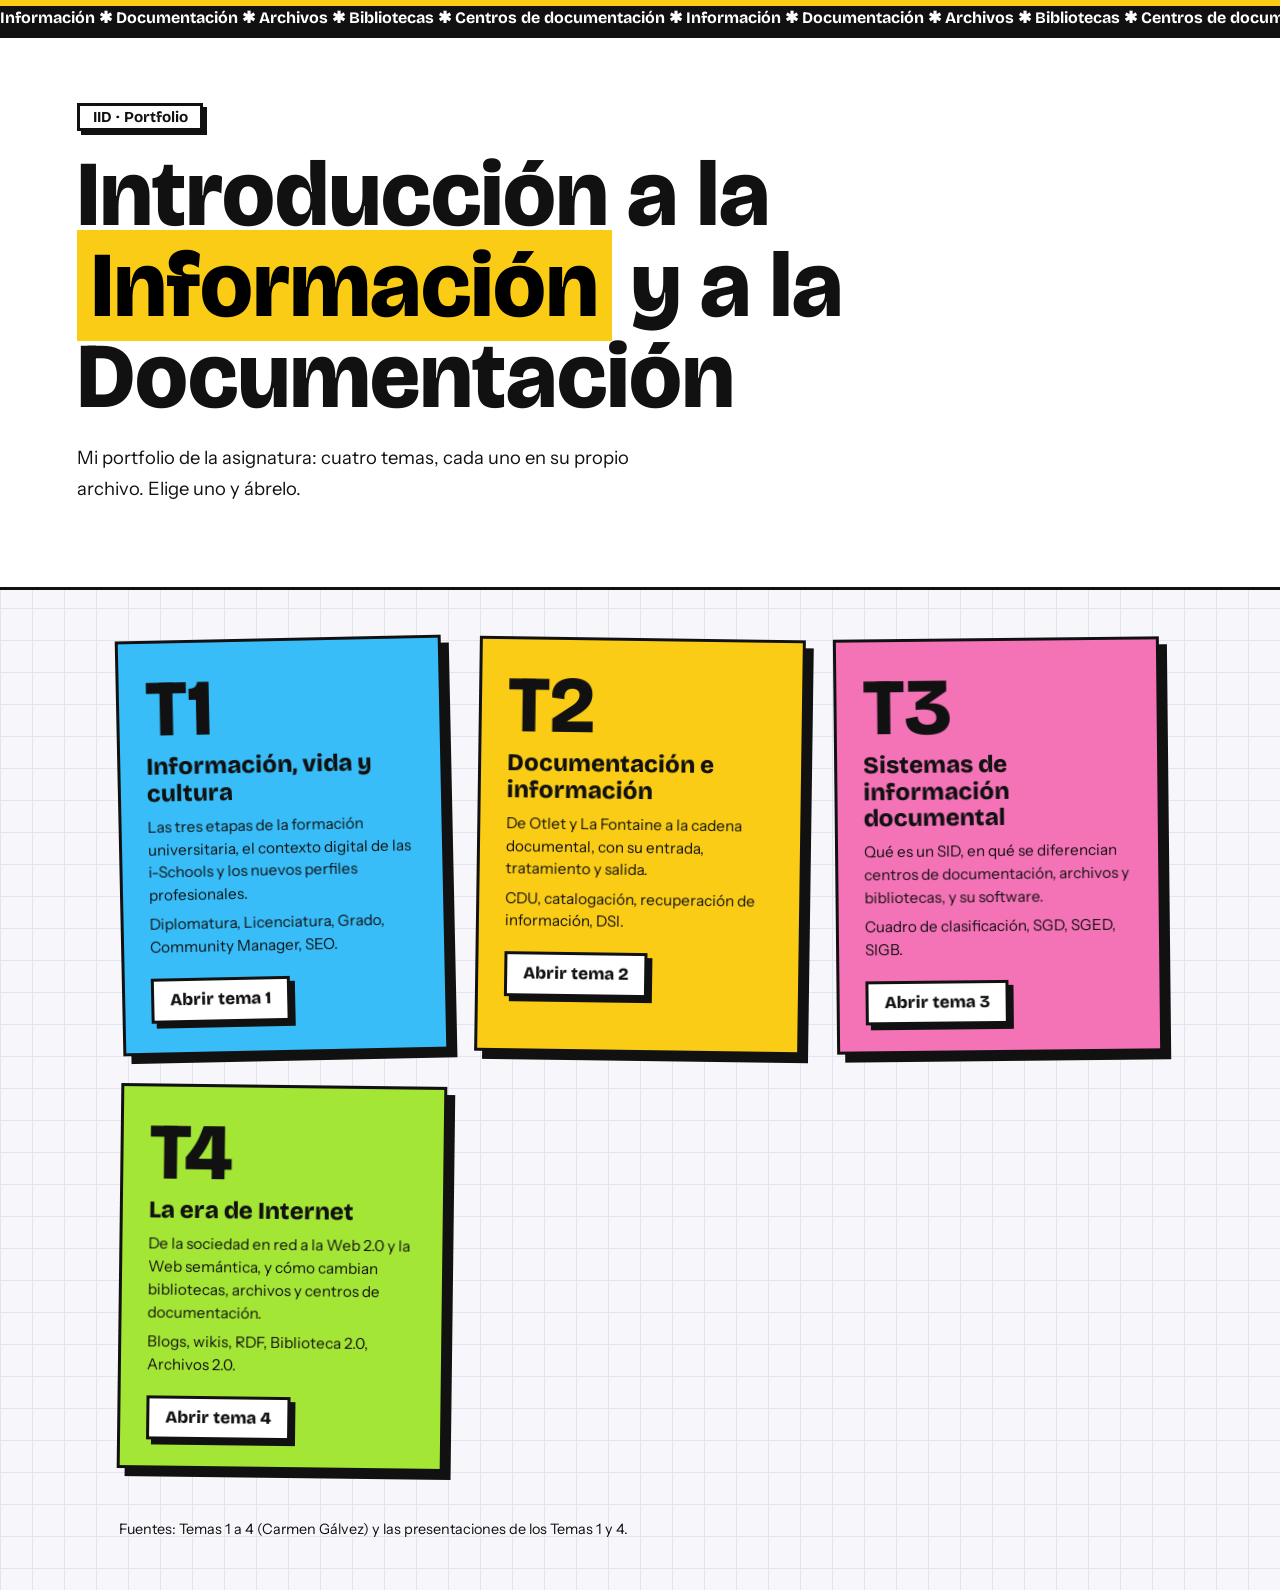
==== commit e05f08f9: "update nuevo" ====
--- a/index.html
+++ b/index.html
@@ -62,7 +62,7 @@
 .cajon{max-width:1080px;margin:0 auto;padding:3rem 1.2rem;display:grid;grid-template-columns:repeat(auto-fit,minmax(270px,1fr));gap:2rem}
 .carpeta{display:block;background:var(--c);border:3px solid var(--ink);box-shadow:8px 8px 0 var(--ink);padding:1.6rem;text-decoration:none;position:relative;min-height:300px;transition:transform .2s,box-shadow .2s;animation:pop .6s cubic-bezier(.2,1.4,.4,1) both}
 .carpeta:nth-child(1){transform:rotate(-1.2deg);animation-delay:.2s}.carpeta:nth-child(2){transform:rotate(.8deg);animation-delay:.35s}.carpeta:nth-child(3){transform:rotate(-.6deg);animation-delay:.5s}
-.carpeta:hover{transform:translate(-6px,-6px) rotate(0);box-shadow:14px 14px 0 var(--ink)}
+.carpeta:nth-child(4){transform:rotate(.7deg);animation-delay:.65s}.carpeta:hover{transform:translate(-6px,-6px) rotate(0);box-shadow:14px 14px 0 var(--ink)}
 .carpeta .n{font:800 5rem/1 "Bricolage Grotesque",sans-serif;display:block}
 .carpeta h2{background:none;display:block;font-size:1.5rem;margin:.3rem 0 .6rem;padding:0}
 .carpeta p{margin:.4rem 0;font-size:.95rem;line-height:1.5}
@@ -82,6 +82,6 @@
 @media(prefers-reduced-motion:reduce){*,*::before,*::after{animation:none!important;transition:none!important}}
 </style><title>Portfolio · Introducción a la Información y a la Documentación</title></head><body style="--c:#FACC15"><div class="prog"></div>
 <div class="marquee" aria-hidden="true"><div>Información ✱ Documentación ✱ Archivos ✱ Bibliotecas ✱ Centros de documentación ✱ Información ✱ Documentación ✱ Archivos ✱ Bibliotecas ✱ Centros de documentación ✱ Información ✱ Documentación ✱ Archivos ✱ Bibliotecas ✱ Centros de documentación ✱ Información ✱ Documentación ✱ Archivos ✱ Bibliotecas ✱ Centros de documentación ✱ Información ✱ Documentación ✱ Archivos ✱ Bibliotecas ✱ Centros de documentación ✱ Información ✱ Documentación ✱ Archivos ✱ Bibliotecas ✱ Centros de documentación ✱ </div></div>
-<header class="hero"><span class="tag">IID · Portfolio</span><h1>Introducción a la <mark>Información</mark> y a la Documentación</h1><p>Mi portfolio de la asignatura: tres temas, cada uno en su propio archivo. Elige uno y ábrelo.</p></header>
-<main class="cajon" style="max-width:1080px"><a class="carpeta" href="tema1.html" style="--c:#38BDF8"><span class="n">T1</span><h2>Información, vida y cultura</h2><p>Las tres etapas de la formación universitaria, el contexto digital de las i-Schools y los nuevos perfiles profesionales.</p><p>Diplomatura, Licenciatura, Grado, Community Manager, SEO.</p><span class="btn">Abrir tema 1</span></a><a class="carpeta" href="tema2.html" style="--c:#FACC15"><span class="n">T2</span><h2>Documentación e información</h2><p>De Otlet y La Fontaine a la cadena documental, con su entrada, tratamiento y salida.</p><p>CDU, catalogación, recuperación de información, DSI.</p><span class="btn">Abrir tema 2</span></a><a class="carpeta" href="tema3.html" style="--c:#F472B6"><span class="n">T3</span><h2>Sistemas de información documental</h2><p>Qué es un SID, en qué se diferencian centros de documentación, archivos y bibliotecas, y su software.</p><p>Cuadro de clasificación, SGD, SGED, SIGB.</p><span class="btn">Abrir tema 3</span></a></main>
-<footer class="fuentes">Fuentes: Tema 1, Tema 2 y Tema 3 (Carmen Gálvez) y presentación del Tema 1.</footer></body></html>+<header class="hero"><span class="tag">IID · Portfolio</span><h1>Introducción a la <mark>Información</mark> y a la Documentación</h1><p>Mi portfolio de la asignatura: cuatro temas, cada uno en su propio archivo. Elige uno y ábrelo.</p></header>
+<main class="cajon" style="max-width:1080px"><a class="carpeta" href="tema1.html" style="--c:#38BDF8"><span class="n">T1</span><h2>Información, vida y cultura</h2><p>Las tres etapas de la formación universitaria, el contexto digital de las i-Schools y los nuevos perfiles profesionales.</p><p>Diplomatura, Licenciatura, Grado, Community Manager, SEO.</p><span class="btn">Abrir tema 1</span></a><a class="carpeta" href="tema2.html" style="--c:#FACC15"><span class="n">T2</span><h2>Documentación e información</h2><p>De Otlet y La Fontaine a la cadena documental, con su entrada, tratamiento y salida.</p><p>CDU, catalogación, recuperación de información, DSI.</p><span class="btn">Abrir tema 2</span></a><a class="carpeta" href="tema3.html" style="--c:#F472B6"><span class="n">T3</span><h2>Sistemas de información documental</h2><p>Qué es un SID, en qué se diferencian centros de documentación, archivos y bibliotecas, y su software.</p><p>Cuadro de clasificación, SGD, SGED, SIGB.</p><span class="btn">Abrir tema 3</span></a><a class="carpeta" href="tema4.html" style="--c:#A3E635"><span class="n">T4</span><h2>La era de Internet</h2><p>De la sociedad en red a la Web 2.0 y la Web semántica, y cómo cambian bibliotecas, archivos y centros de documentación.</p><p>Blogs, wikis, RDF, Biblioteca 2.0, Archivos 2.0.</p><span class="btn">Abrir tema 4</span></a></main>
+<footer class="fuentes">Fuentes: Temas 1 a 4 (Carmen Gálvez) y las presentaciones de los Temas 1 y 4.</footer></body></html>
